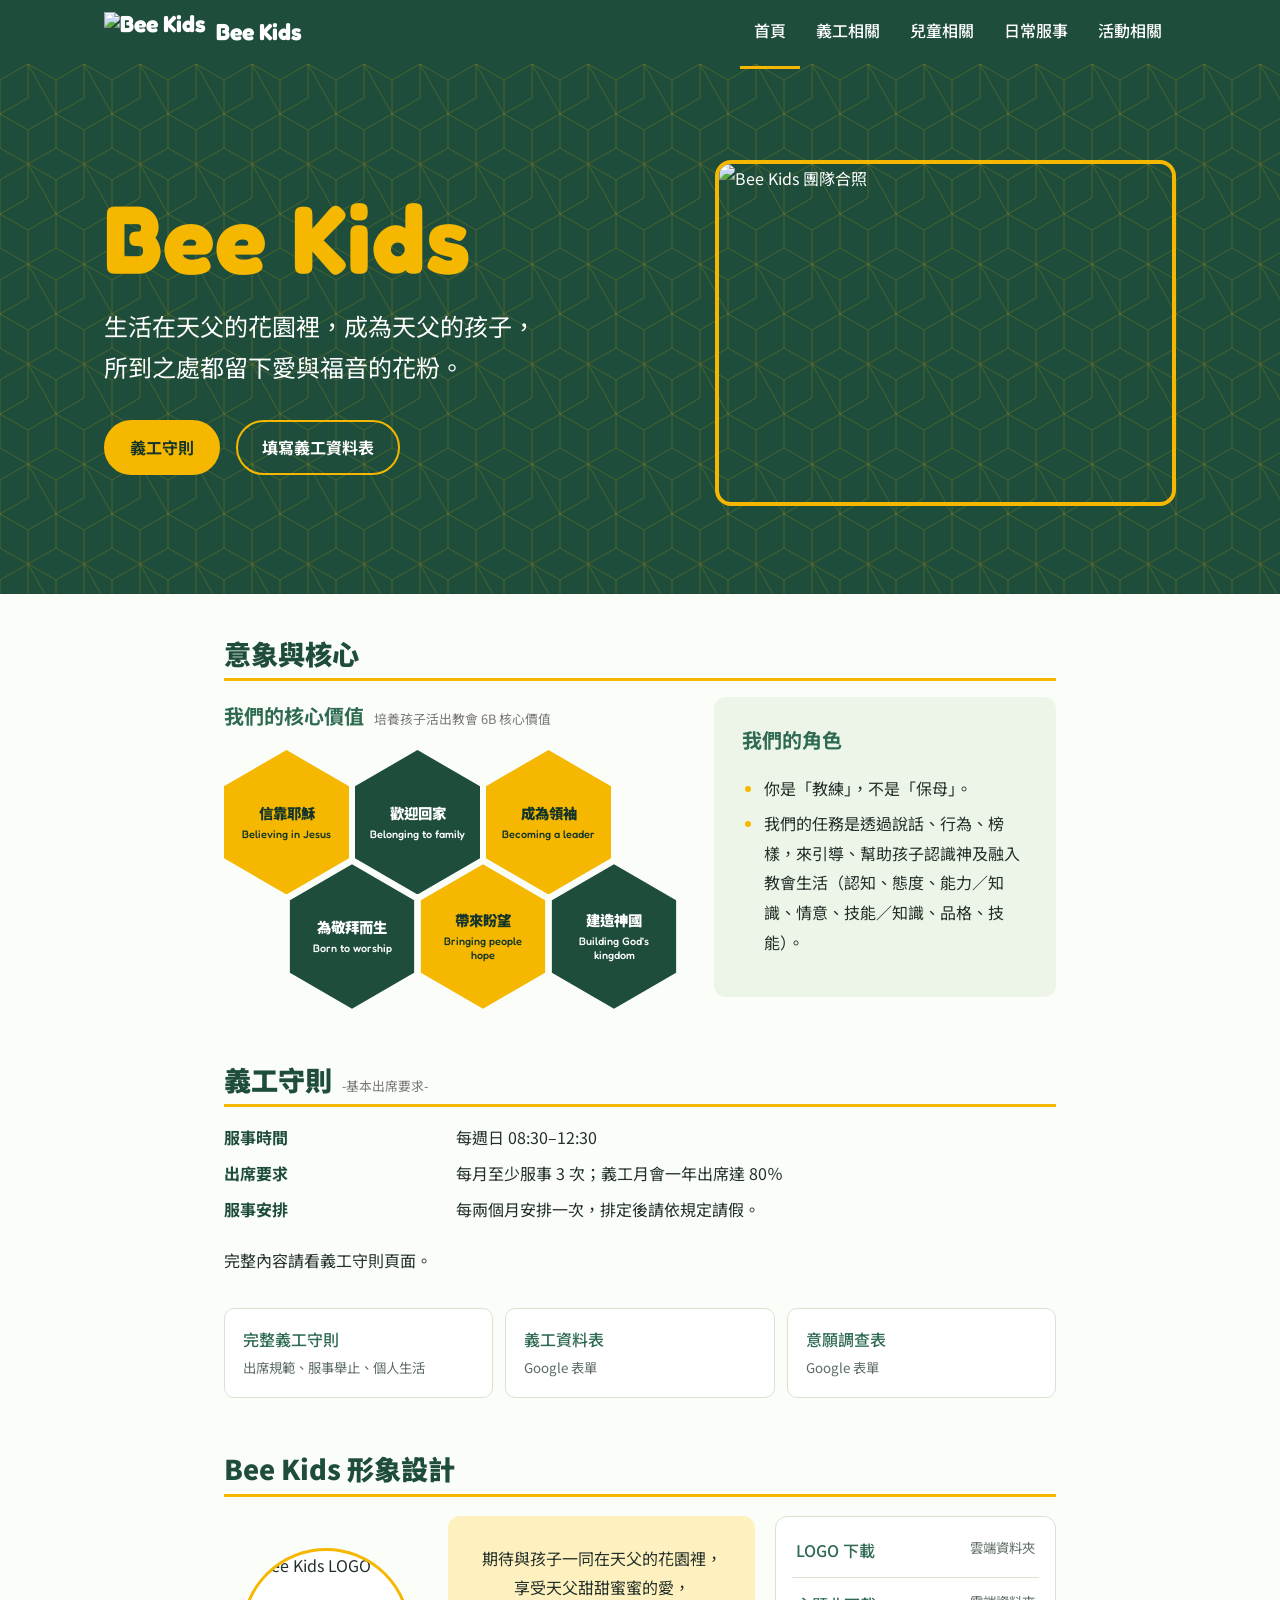
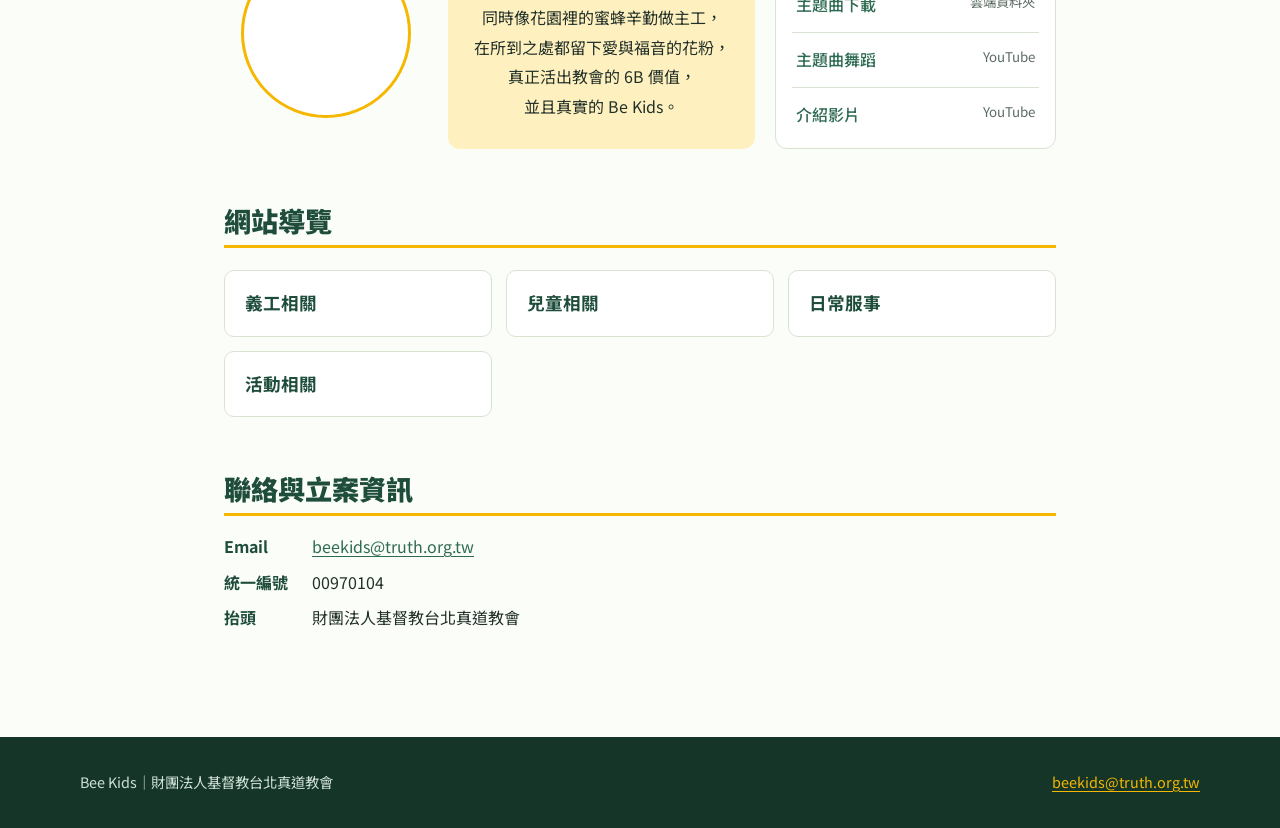
==== index.html @ bb4fbe76 "Update index.html" ====
<!doctype html>
<html lang="zh-Hant">
<head>
<meta charset="utf-8">
<meta name="viewport" content="width=device-width, initial-scale=1">
<title>Bee Kids｜教師平台</title>
<meta name="description" content="Bee Kids 兒童主日學：意象與核心價值、義工守則與服事資源整合。">
<link rel="stylesheet" href="assets/site.css">
<script defer src="assets/site.js"></script>
</head>
<body class="home">

<section class="hero">
  <div class="hero-in">
    <div class="hero-text">
      <h1>Bee Kids</h1>
      <p>生活在天父的花園裡，成為天父的孩子，<br>所到之處都留下愛與福音的花粉。</p>
      <div class="btns">
      <a class="btn solid" href="#rules">義工守則</a>
      <a class="btn line" href="https://forms.gle/LdxYTcRcF8LQLSFeA" target="_blank" rel="noopener">填寫義工資料表</a>
      </div>
    </div>
    <figure class="hero-photo">
      <img src="assets/img/團隊合照.jpg" alt="Bee Kids 團隊合照">
    </figure>
  </div>
</section>

<main id="main" class="page no-toc">
<article class="prose">

<h2 id="core">意象與核心</h2>

<div class="core">
  <div class="core-values">
    <h3>我們的核心價值<small>培養孩子活出教會 6B 核心價值</small></h3>
    <div class="honey" role="list">
    <div class="hex" role="listitem"><b>信靠耶穌</b><span>Believing in Jesus</span></div>
    <div class="hex" role="listitem"><b>歡迎回家</b><span>Belonging to family</span></div>
    <div class="hex" role="listitem"><b>成為領袖</b><span>Becoming a leader</span></div>
    <div class="hex" role="listitem"><b>為敬拜而生</b><span>Born to worship</span></div>
    <div class="hex" role="listitem"><b>帶來盼望</b><span>Bringing people hope</span></div>
    <div class="hex" role="listitem"><b>建造神國</b><span>Building God’s kingdom</span></div>
  </div>
  </div>

 <div class="core-role">
    <h3>我們的角色</h3>
    <ul>
    <li>你是「教練」，不是「保母」。</li>
    <li>我們的任務是透過說話、行為、榜樣，來引導、幫助孩子認識神及融入教會生活（認知、態度、能力／知識、情意、技能／知識、品格、技能）。</li>
   </ul>
  </div>
</div>

    <h2 id="rules">義工守則<small>-基本出席要求-</small></h2>
    <dl class="facts">
    <dt>服事時間</dt><dd><span class="time">每週日 08:30–12:30</span></dd>
    <dt>出席要求</dt><dd>每月至少服事 3 次；義工月會一年出席達 80％</dd>
    <dt>服事安排</dt><dd>每兩個月安排一次，排定後請依規定請假。</dd>
     <p>完整內容請看義工守則頁面。</p>
  </dl>
  
   <ul class="links row">
  <li><a href="volunteers/rules.html">完整義工守則<small>出席規範、服事舉止、個人生活</small></a></li>
  <li><a href="https://forms.gle/LdxYTcRcF8LQLSFeA" target="_blank" rel="noopener">義工資料表<small>Google 表單</small></a></li>
  <li><a href="https://docs.google.com/forms/d/e/1FAIpQLSfAxdYrRecNInJiyxIkclnBsvUa6vHyfOTIoxmFyIJ3g-yF2A/viewform?usp=header" target="_blank" rel="noopener">意願調查表<small>Google 表單</small></a></li>
  </ul>

  <h2 id="brand">Bee Kids 形象設計</h2>
  <!-- 形象設計圖：把圖片放進 assets/img/ 後，取消下一行註解並改成實際檔名
  <img src="assets/img/brand.png" alt="Bee Kids 形象設計" style="max-width:100%;border-radius:10px">
  -->
  <div class="split has-logo">
  <!-- LOGO：把您的檔案放進 assets/img/ 後，將 src 改成實際檔名（例如 assets/img/logo.png） -->
  <div class="split-logo"><img src="assets/img/BeeKids_白底.jpg" alt="Bee Kids LOGO"></div>
  <div class="split-text"><p>期待與孩子一同在天父的花園裡，<br>
     享受天父甜甜蜜蜜的愛，<br>
     同時像花園裡的蜜蜂辛勤做主工，<br>
     在所到之處都留下愛與福音的花粉，<br>
     真正活出教會的 6B 價值，<br>
     並且真實的 Be Kids。</p></div>
  <ul class="links">
    <li><a href="https://drive.google.com/drive/folders/1w-JonZtwx1MKe5c0E2rf2fdmkNAPPvH8?usp=sharing" target="_blank" rel="noopener">LOGO 下載<small>雲端資料夾</small></a></li>
    <li><a href="https://drive.google.com/drive/folders/1CCkASqF-SbwRKcyfKh4c7Wfuwu3HCuFq?usp=sharing" target="_blank" rel="noopener">主題曲下載<small>雲端資料夾</small></a></li>
    <li><a href="https://youtu.be/uSZZP_K0kX8" target="_blank" rel="noopener">主題曲舞蹈<small>YouTube</small></a></li>
    <li><a href="https://youtu.be/9BmwcE1uINo" target="_blank" rel="noopener">介紹影片<small>YouTube</small></a></li>
  </ul>
  </div>

  <h2 id="sections">網站導覽</h2>
  <div data-children="root"></div>

  <h2 id="contact">聯絡與立案資訊</h2>
  <dl class="facts">
    <dt>Email</dt><dd><a href="mailto:beekids@truth.org.tw">beekids@truth.org.tw</a></dd>
    <dt>統一編號</dt><dd>00970104</dd>
    <dt>抬頭</dt><dd>財團法人基督教台北真道教會</dd>
  </dl>

</article>
</main>
</body>
</html>
---- assets/site.css ----
@import url("https://fonts.googleapis.com/css2?family=Fredoka:wght@500;700&family=Noto+Sans+TC:wght@400;500;700;900&display=swap");

:root{
  --honey:#F5B700; --honey-soft:#FFF1BF; --garden:#1E4D3B; --garden-deep:#143528; --leaf:#2F6B52;
  --ink:#22302A; --muted:#5B6B62; --paper:#FBFDF8; --mist:#EDF4E8; --line:#D8E3D2;
  --hw:125px; --head:64px;
}
*{box-sizing:border-box}
html{scroll-behavior:smooth;scroll-padding-top:calc(var(--head) + 20px)}
body{margin:0;font:400 1rem/1.85 "Noto Sans TC",system-ui,-apple-system,"Microsoft JhengHei",sans-serif;color:var(--ink);background:var(--paper)}
a{color:var(--leaf);text-underline-offset:3px}
a:focus-visible,button:focus-visible{outline:3px solid var(--honey);outline-offset:2px}
code{background:var(--mist);padding:.1em .4em;border-radius:4px;font-size:.9em}
.skip{position:absolute;left:-999px;top:8px}
.skip:focus{left:8px;background:#fff;padding:8px 12px;z-index:100}

/* ---------- Header ---------- */
.site-header{position:sticky;top:0;z-index:50;background:var(--garden);color:#fff;height:var(--head)}
.bar{max-width:1120px;height:100%;margin:0 auto;padding:0 24px;display:flex;align-items:center;gap:24px}
.brand{display:flex;align-items:center;gap:10px;color:var(--honey);text-decoration:none;font:700 1.45rem/1 Fredoka,sans-serif}
.brand img{height:40px;width:auto}
.site-header nav{margin-left:auto}
.site-header nav ul{list-style:none;margin:0;padding:0}
.site-header nav>ul{display:flex;gap:2px}
.site-header a{color:#fff;text-decoration:none}
.site-header nav>ul>li{position:relative}
.site-header nav>ul>li>a{display:block;padding:21px 14px;font-weight:500;border-bottom:3px solid transparent}
.site-header nav>ul>li:hover>a,.site-header nav>ul>li.on>a,.site-header a[aria-current]{border-bottom-color:var(--honey)}
.sub{display:none;position:absolute;left:0;top:100%;min-width:220px;background:#fff;border:1px solid var(--line);border-top:3px solid var(--honey);box-shadow:0 10px 24px rgba(20,53,40,.18);padding:8px 0}
.has-sub:hover>.sub,.has-sub:focus-within>.sub{display:block}
.sub a{display:block;color:var(--ink);padding:6px 18px;font-size:.95rem}
.sub a:hover{background:var(--honey-soft)}
.sub a[aria-current]{font-weight:700;background:var(--honey-soft)}
.sub .grp>a{font-weight:700;color:var(--garden)}
.sub .grp ul a{padding-left:34px;font-size:.9rem;color:var(--muted)}
.menu-btn{display:none;margin-left:auto;background:none;border:1px solid rgba(255,255,255,.5);color:#fff;border-radius:8px;padding:6px 14px;font:inherit;cursor:pointer}

/* ---------- Hero (home) ---------- */
.hero{background:var(--garden) url("data:image/svg+xml,%3Csvg xmlns='http://www.w3.org/2000/svg' width='56' height='100'%3E%3Cpath d='M28 66L0 50V16L28 0l28 16v34zM28 100V66M28 0v34L0 50v34l28 16 28-16V50z' fill='none' stroke='%23F5B700' stroke-opacity='.2'/%3E%3C/svg%3E");color:#fff}
.hero-in{max-width:1120px;margin:0 auto;padding:96px 24px 88px}
.hero-in{display:grid;grid-template-columns:1.1fr .9fr;gap:48px;align-items:center}
.hero-photo{margin:0}
.hero-photo img{display:block;width:100%;aspect-ratio:4/3;object-fit:cover;border-radius:16px;border:4px solid var(--honey)}
.hero h1{margin:0 0 20px;font:700 clamp(3.2rem,9vw,6rem)/1 Fredoka,sans-serif;color:var(--honey);letter-spacing:.01em}
.hero p{margin:0 0 32px;max-width:26em;font-size:clamp(1.15rem,2.4vw,1.5rem);line-height:1.7}
.btns{display:flex;flex-wrap:wrap;gap:12px}
.btn{display:inline-block;padding:11px 24px;border-radius:999px;font-weight:700;text-decoration:none;border:2px solid var(--honey)}
.btn.solid{background:var(--honey);color:var(--garden-deep)}
.btn.line{color:#fff}
.btn:hover{background:#fff;border-color:#fff;color:var(--garden-deep)}
.btns{display:flex;flex-wrap:wrap;gap:16px}
.btns-br{flex-basis:100%;height:0}

/* ---------- Page layout ---------- */
.page{max-width:1120px;margin:0 auto;padding:40px 24px 88px;display:grid;grid-template-columns:minmax(0,1fr) 220px;gap:48px}
.page.solo{grid-template-columns:minmax(0,1fr)}
.page.no-toc{grid-template-columns:minmax(0,52rem);justify-content:center}
.prose{max-width:46rem}
.home .prose{max-width:52rem}
.crumbs{font-size:.88rem;color:var(--muted);margin-bottom:8px}
.crumbs a{color:var(--muted)}
.crumbs span{margin:0 6px}
h1{font-size:2.3rem;line-height:1.3;font-weight:900;margin:0 0 .6em;color:var(--garden)}
h2{font-size:1.7rem;line-height:1.4;font-weight:900;margin:3.2rem 0 1rem;padding-bottom:.4rem;border-bottom:3px solid var(--honey);color:var(--garden)}
h2:first-child{margin-top:0}
h2 small,h3 small{font-size:.8rem;font-weight:400;color:#777;margin-left:.8em}
h3{font-size:1.25rem;font-weight:700;margin:2.2rem 0 .6rem;color:var(--leaf)}
.lead{font-size:1.15rem;color:var(--muted)}
.prose ul,.prose ol{padding-left:1.4em}
.prose li{margin:.35em 0}
.prose li::marker{color:var(--honey);font-weight:700}
.prose ol>li::marker{color:var(--leaf)}

/* ---------- Components ---------- */
.callout{background:var(--honey-soft);border-left:6px solid var(--honey);padding:14px 20px;margin:1.6rem 0;border-radius:0 8px 8px 0}
.callout p{margin:.3em 0}
.quote{font-size:1.2rem;font-weight:700;color:var(--garden);margin:1rem 0}
.steps{list-style:none;padding:0!important;display:grid;grid-template-columns:repeat(auto-fit,minmax(150px,1fr));gap:12px;counter-reset:s;margin:1rem 0 1.6rem}
.steps li{counter-increment:s;background:var(--mist);border-radius:10px;padding:14px 16px;margin:0;font-weight:500}
.steps li::before{content:counter(s);display:grid;place-items:center;width:28px;height:28px;margin-bottom:6px;border-radius:50%;background:var(--honey);color:var(--garden-deep);font:700 .95rem/1 Fredoka,sans-serif}
.links{list-style:none;padding:0!important;margin:1rem 0}
.links li{margin:0;border-bottom:1px solid var(--line)}
.links a{display:flex;justify-content:space-between;gap:16px;padding:12px 4px;text-decoration:none;font-weight:500}
.links a:hover{background:var(--honey-soft)}
.links small{color:var(--muted);font-weight:400}
.links.row{display:grid;grid-template-columns:repeat(3,1fr);gap:12px}
.links.row li{border:1px solid var(--line);border-radius:10px;background:#fff}
.links.row a{flex-direction:column;justify-content:center;gap:2px;padding:16px 18px;height:100%;border-radius:10px}
.split{display:grid;grid-template-columns:1fr 1fr;gap:20px;align-items:stretch;margin:1.2rem 0}
.split>*{margin:0!important;border-radius:12px}
.split.has-logo{grid-template-columns:.8fr 1.2fr 1.1fr}
.split-logo{display:flex;align-items:center;justify-content:center;padding:8px}
.split-logo img{width:100%;max-width:170px;aspect-ratio:1;object-fit:cover;border-radius:50%;border:3px solid var(--honey);background:#fff}
.split-text p{margin:0}
.split-text{display:flex;align-items:center;justify-content:center;text-align:center;background:var(--honey-soft);padding:28px 20px}
.split .links{border:1px solid var(--line);background:#fff;padding:6px 16px!important;display:flex;flex-direction:column;justify-content:center}
.split .links li:last-child{border-bottom:0}
.core{display:grid;grid-template-columns:auto 1fr;gap:40px;align-items:start;margin-top:1rem}
.core h3{margin-top:0}
.core .honey{margin:1rem 0 0}
.core-role{background:var(--mist);border-radius:12px;padding:24px 28px}
.sheet-wrap{overflow:auto;max-height:78vh;border:1px solid var(--line);border-radius:10px;background:#fff}
.sheet-table{border-collapse:separate;border-spacing:0;min-width:760px;width:100%;font-size:.92rem;line-height:1.5}
.sheet-table th,.sheet-table td{padding:6px 10px;border-bottom:1px solid var(--line);text-align:center;white-space:nowrap}
.sheet-table thead th{position:sticky;top:0;z-index:2;background:var(--garden);color:#fff;font-weight:700}
.sheet-table thead th small{display:block;font-weight:400;font-size:.75rem;color:var(--honey)}
.sheet-table .c1,.sheet-table .c2{position:sticky;z-index:1;background:var(--mist);color:var(--garden);font-weight:700;text-align:left}
.sheet-table .c1{left:0;width:52px;min-width:52px;max-width:52px;padding:6px;white-space:normal;text-align:center}
.sheet-table .c2{left:52px;width:108px;min-width:108px;padding:6px 8px;font-size:.88rem;white-space:normal;border-right:1px solid var(--line)}
.sheet-table thead .c1,.sheet-table thead .c2{z-index:3;background:var(--garden);color:#fff}
.sheet-table tr.sec-start td{border-top:3px solid var(--honey)}
.sheet-table td.none{color:#b5c0b9}
.sheet-table tr.leave td:not(.c1):not(.c2){background:#fafafa}
.sheet-table.one{min-width:0}
.sheet-table.one td:last-child,.sheet-table.one th:last-child{font-size:1.05rem;font-weight:500}
.sheet-note{font-size:.85rem;color:var(--muted);margin:.6rem 0}
.sheet-bar{display:flex;flex-wrap:wrap;gap:12px 20px;align-items:center;margin:1rem 0}
.seg{display:inline-flex;border:2px solid var(--garden);border-radius:999px;overflow:hidden}
.seg button{border:0;background:#fff;color:var(--garden);font:inherit;font-weight:700;padding:6px 18px;cursor:pointer}
.seg button[aria-pressed="true"]{background:var(--garden);color:#fff}
.pick{display:inline-flex;align-items:center;gap:6px}
.pick[hidden]{display:none}
.pick button{width:36px;height:36px;border:1px solid var(--line);border-radius:50%;background:#fff;color:var(--garden);font-size:1.2rem;line-height:1;cursor:pointer}
.pick button:hover{background:var(--honey-soft);border-color:var(--honey)}
.pick select{height:36px;border:1px solid var(--line);border-radius:8px;padding:0 10px;font:inherit;background:#fff;color:var(--ink)}
.cards{display:grid;grid-template-columns:repeat(auto-fill,minmax(220px,1fr));gap:14px;margin:1.4rem 0}
.card{display:block;padding:16px 20px;border:1px solid var(--line);border-radius:10px;background:#fff;color:var(--ink);text-decoration:none}
.card:hover{border-color:var(--honey);background:var(--honey-soft)}
.card b{display:block;color:var(--garden);font-size:1.1rem}
.card small{color:var(--muted)}
.facts{display:grid;grid-template-columns:max-content 1fr;gap:6px 24px;margin:1rem 0}
.facts dt{font-weight:700;color:var(--garden)}
.facts dd{margin:0}
.wk-date{font-size:1.25rem;margin:.2rem 0 .9rem}
.wk-date small{margin-left:.7em;font-size:.85rem;color:var(--muted)}
.blocks{display:grid;grid-template-columns:repeat(auto-fit,minmax(250px,1fr));gap:16px;align-items:start}
.bcol{display:grid;gap:16px;align-content:start}
.prose.wide{max-width:none}
.blk{border:1px solid var(--line);border-radius:10px;overflow:hidden;background:#fff}
.blk h3{margin:0;padding:8px 14px;background:var(--garden);color:#fff;font-size:1.05rem;border-bottom:3px solid var(--honey)}
.blk table{width:100%;border-collapse:collapse}
.blk th,.blk td{padding:8px 12px;border-bottom:1px solid var(--line);text-align:left;vertical-align:top}
.blk tr:last-child th,.blk tr:last-child td{border-bottom:0}
.blk th{width:40%;background:var(--mist);color:var(--garden);font-weight:700;font-size:.92rem}
.blk td.none{color:#b5c0b9}
.nm{white-space:nowrap}
.sheet-table thead th{vertical-align:top}
.sheet-table .c12{position:sticky;left:0;z-index:1;background:var(--mist);color:var(--garden);font-weight:700;text-align:center;vertical-align:middle;border-right:1px solid var(--line)}
.sheet-table td.stack{vertical-align:top}


/* ---------- 6B honeycomb ---------- */
.honey{--g:6px;display:grid;grid-template-columns:repeat(3,var(--hw));gap:var(--g);width:max-content;margin:2rem auto 3rem;padding-right:calc(var(--hw)/2)}
.hex{width:var(--hw);height:calc(var(--hw)*1.1547);clip-path:polygon(50% 0,100% 25%,100% 75%,50% 100%,0 75%,0 25%);display:flex;flex-direction:column;align-items:center;justify-content:center;text-align:center;padding:0 12px;background:var(--honey);color:var(--garden-deep)}
.hex:nth-child(even){background:var(--garden);color:#fff}
.hex:nth-child(n+4){margin-top:calc(var(--hw)*-.2887);transform:translateX(calc(var(--hw)/2 + var(--g)/2))}
.hex b{font-size:.9rem;font-weight:900;line-height:1.3}
.hex span{font:500 .68rem/1.3 Fredoka,sans-serif;margin-top:4px}

/* ---------- TOC ---------- */
.toc{position:sticky;top:calc(var(--head) + 24px);align-self:start;font-size:.9rem;border-left:2px solid var(--line);padding-left:16px}
.toc b{display:block;margin-bottom:6px;color:var(--garden)}
.toc a{display:block;padding:3px 0;color:var(--muted);text-decoration:none}
.toc a.h3{padding-left:14px;font-size:.85rem}
.toc a.on{color:var(--garden);font-weight:700}

/* ---------- Footer ---------- */
.site-footer{background:var(--garden-deep);color:#cfe0d6;padding:32px 24px;font-size:.9rem}
.site-footer div{max-width:1120px;margin:0 auto;display:flex;flex-wrap:wrap;justify-content:space-between;gap:8px 24px}
.site-footer a{color:var(--honey)}

/* ---------- Responsive ---------- */
@media (max-width:1000px){
  .page{grid-template-columns:minmax(0,1fr)}
  .toc{display:none}
}
@media (max-width:900px){
  .core{grid-template-columns:1fr}
  .split.has-logo{grid-template-columns:1fr 1fr}
  .split-logo{grid-column:1/-1}
  .menu-btn{display:block}
  .site-header nav{display:none;position:absolute;left:0;right:0;top:var(--head);margin:0;background:var(--garden);max-height:calc(100vh - var(--head));overflow:auto;padding:8px 24px 20px}
  .site-header nav.open{display:block}
  .site-header nav>ul{flex-direction:column}
  .site-header nav>ul>li>a{padding:10px 0}
  .sub{display:block;position:static;background:none;border:0;box-shadow:none;min-width:0;padding:0 0 4px 14px}
  .sub a,.sub .grp>a{color:#dbe9e0;padding:4px 0}
  .sub .grp ul a{padding-left:14px;color:#b9cfc2}
  .sub a:hover,.sub a[aria-current]{background:none;color:#fff}
}
@media (max-width:760px){
  h1{font-size:1.9rem}
  .hero-in{padding:64px 24px 56px;grid-template-columns:1fr;gap:32px}  .honey{grid-template-columns:1fr;width:auto;padding:0;gap:10px}
  .hex{width:auto;height:auto;clip-path:none;border-radius:10px;padding:14px 18px;align-items:flex-start;text-align:left}
  .hex:nth-child(n+4){margin-top:0;transform:none}
  .split,.split.has-logo{grid-template-columns:1fr}
  .links.row{grid-template-columns:1fr}
}
@media (prefers-reduced-motion:reduce){html{scroll-behavior:auto}}
.side{display:grid;grid-template-columns:1.4fr minmax(260px,.8fr);gap:28px;align-items:start}
.side-text{order:2;position:sticky;top:calc(var(--head) + 20px)}
.side-text>p:first-child{margin-top:0}
.side .form-embed{margin:0}
@media (max-width:900px){
  .side{grid-template-columns:1fr}
  .side-text{order:0;position:static}
}
.form-embed{border:1px solid var(--line);border-radius:10px;overflow:hidden;background:#fff;margin:1rem 0}
.form-embed iframe{display:block;width:80%;height:500px;border:0}
.side-text>ul:first-child{margin-top:0}
.form-embed.short iframe{height:500px}

/* ---------- 義工成員 ---------- */
.mgrp h3{margin:1.6rem 0 .4rem}
.chips{list-style:none;padding:0!important;margin:.4rem 0 0;display:flex;flex-wrap:wrap;gap:8px}
.chips li{margin:0;padding:4px 14px;background:var(--mist);border:1px solid var(--line);border-radius:999px;font-weight:500}
.chips small{margin-left:.5em;color:var(--muted);font-size:.78rem;font-weight:400}
.bd-now{background:var(--honey-soft);border:2px solid var(--honey);border-radius:12px;padding:16px 20px;margin:1rem 0 1.6rem}
.bd-now b{font-size:1.1rem;color:var(--garden)}
.bd-now p{margin:.4rem 0 0}
.bd-now ul{list-style:none;padding:0!important;margin:.5rem 0 0;display:flex;flex-wrap:wrap;gap:6px 22px}
.bd-now li{margin:0}
.bd-now li span{font-weight:700;color:var(--garden);margin-right:.5em;font-variant-numeric:tabular-nums}
.bd-now li.today{font-weight:700}
.bd-now li.today::after{content:"今天生日";margin-left:.6em;padding:1px 8px;border-radius:999px;background:var(--honey);color:var(--garden-deep);font-size:.75rem}
.bd-grid{display:grid;grid-template-columns:repeat(auto-fill,minmax(200px,1fr));gap:14px}
.bd-m{border:1px solid var(--line);border-radius:10px;background:#fff;padding:12px 16px}
.bd-m.now{border:2px solid var(--honey);background:var(--honey-soft)}
.bd-m h3{margin:0 0 .4rem;font-size:1.05rem}
.bd-m ul{list-style:none;padding:0!important;margin:0}
.bd-m li{margin:.15em 0;display:flex;gap:.8em}
.bd-m li span{color:var(--muted);min-width:3em;font-variant-numeric:tabular-nums}
.bd-m li.today{font-weight:700;color:var(--garden)}
.bd-m .none{margin:0;color:#b5c0b9}
.m-total{margin-left:.8em;font-size:.8rem;font-weight:400;color:var(--muted)}

/* ---------- 年度行事曆 ---------- */
.lead small{margin-left:1em;font-size:.85rem}
.cal-next{display:flex;flex-wrap:wrap;align-items:baseline;gap:6px 14px;background:var(--honey-soft);border:2px solid var(--honey);border-radius:12px;padding:14px 20px;margin:1.2rem 0}
.cal-next span{font-size:.85rem;font-weight:700;color:var(--garden-deep);background:var(--honey);border-radius:999px;padding:1px 10px}
.cal-next b{font-size:1.2rem;color:var(--garden)}
.cal-next b small{margin-left:.3em;font-size:.8rem;font-weight:400;color:var(--muted)}
.cal-next>small{color:var(--muted)}
.cal-grid{display:grid;grid-template-columns:repeat(auto-fill,minmax(280px,1fr));gap:14px}
.cal-m{border:1px solid var(--line);border-radius:10px;background:#fff;overflow:hidden}
.cal-m h3{margin:0;padding:8px 16px;background:var(--honey);color:var(--garden-deep);font-size:1rem}
.cal-m.now{border:2px solid var(--garden)}
.cal-m.now h3{background:var(--garden);color:#fff}
.cal-m ul{list-style:none;padding:8px 16px 12px!important;margin:0;min-height:3.4rem}
.cal-m li{margin:.25em 0}
.cal-m .none{margin:0;padding:8px 16px 12px;color:#b5c0b9}
.ev{display:flex;gap:.8em;align-items:baseline}
.ev::before{content:"";flex:none;width:9px;height:9px;border-radius:50%;background:var(--c);transform:translateY(-1px)}
.ev.meeting{--c:var(--garden)}
.ev.bee{--c:var(--honey)}
.ev.camp{--c:#5FA37B}
.ev.other{--c:#9AA79F}
.ev .d{min-width:4.8em;color:var(--muted);font-variant-numeric:tabular-nums}
.ev .d small{margin-left:.35em;font-size:.8rem}
.ev .t{font-weight:500}
.ev.past{opacity:.5}
.cal-legend{list-style:none;padding:0!important;display:flex;flex-wrap:wrap;gap:6px 20px;margin:1rem 0;font-size:.88rem;color:var(--muted)}
.cal-legend li{margin:0;gap:.5em;align-items:center}
.cal-sub{display:flex;flex-wrap:wrap;gap:12px 24px;align-items:center;justify-content:space-between;background:var(--mist);border-radius:12px;padding:18px 22px;margin:1.6rem 0 1rem}
.cal-sub p{margin:.2rem 0 0;color:var(--muted);font-size:.92rem}
.cal-sub .btn.line{color:var(--garden);border-color:var(--garden)}

/* ---------- 載入狀態標示 ---------- */
.load-badge{position:fixed;right:16px;bottom:16px;z-index:60;display:flex;align-items:center;gap:8px;padding:8px 16px;border-radius:999px;background:var(--garden);color:#fff;font-size:.9rem;font-weight:500;box-shadow:0 6px 18px rgba(20,53,40,.25);transition:opacity .4s}
.load-badge[hidden]{display:none}
.load-badge.ok{background:var(--leaf)}
.load-badge.fail{background:#8C3B2A}
.load-badge.out{opacity:0;pointer-events:none}
.load-badge .spin{width:14px;height:14px;border:2px solid rgba(255,255,255,.35);border-top-color:var(--honey);border-radius:50%;animation:spin .8s linear infinite}
@keyframes spin{to{transform:rotate(360deg)}}
@media (prefers-reduced-motion:reduce){.load-badge .spin{animation-duration:2.4s}}

/* ---------- 手機版調整 ---------- */
.time{white-space:nowrap}

@media (max-width:900px){
  .has-sub>.sub,.has-sub:hover>.sub,.has-sub:focus-within>.sub{display:none}
  .site-header nav>ul>li>a{padding:12px 0}}

@media (max-width:760px){
  h2{margin:4.4rem 0 .3rem}
  h2 + *{margin-top:.3rem!important}
  h1+h2{margin-top:2rem}
  .time{font-size:.9em}
  .facts{grid-template-columns:5.5em 1fr;gap:6px 10px;font-size:.95rem}
  .links.row{grid-template-columns:1fr 1fr;gap:8px}
  .links.row li:first-child{grid-column:1/-1}
  .links.row a{padding:10px 12px;font-size:.95rem}
  .links.row small{font-size:.75rem}
  .home .cards{grid-template-columns:repeat(3,1fr);gap:8px}
  .home .card{padding:12px 6px;text-align:center}
  .home .card b{font-size:.95rem}
  .site-footer div{flex-direction:column;align-items:center;text-align:center;gap:4px}}

@media (max-width: 760px) {
  .hero {min-height: calc(100vh - var(--head));min-height: calc(100svh - var(--head));display: grid;align-content: center;}}
  .hero-in {width: 100%;}

/* ---------- 手機版：六宮格維持六邊形 ---------- */
@media (max-width:760px){
  :root{--hw:calc((100vw - 60px) / 3.5)}
  .honey{grid-template-columns:repeat(3,var(--hw));width:max-content;margin:1.5rem auto 2rem;padding:0 calc(var(--hw)/2) 0 0;gap:var(--g)}
  .hex{width:var(--hw);height:calc(var(--hw)*1.1547);clip-path:polygon(50% 0,100% 25%,100% 75%,50% 100%,0 75%,0 25%);border-radius:0;padding:0 6px;align-items:center;text-align:center}
  .hex:nth-child(n+4){margin-top:calc(var(--hw)*-.2887);transform:translateX(calc(var(--hw)/2 + var(--g)/2))}
  .hex b{font-size:.8rem}
  .hex span{font-size:.6rem;margin-top:2px}}


/* ==========================================================
   【活動紀錄相簿卡片】
   功能：依年份分組的卡片格、封面、日期、標題、標籤、查看按鈕
   頁面：活動紀錄 finished.html（albums.js 產生）
   ========================================================== */
   .al-grid{display:grid;grid-template-columns:repeat(auto-fill,minmax(250px,1fr));gap:18px}
   .al-card{display:flex;flex-direction:column;background:#fff;border:1px solid var(--line);border-radius:14px;overflow:hidden;box-shadow:0 3px 12px rgba(20,53,40,.07)}
   .al-cover{position:relative;display:block;aspect-ratio:1/1;background:linear-gradient(135deg,var(--honey-soft),#fff);overflow:hidden}
   .al-cover img{position:absolute;inset:0;width:100%;height:100%;object-fit:cover;transition:transform .3s}
   a.al-cover:hover img{transform:scale(1.04)}
   .al-ph{position:absolute;inset:0;display:grid;place-items:center;font:700 1.6rem Fredoka,sans-serif;color:var(--honey)}
   .al-body{display:flex;flex-direction:column;align-items:flex-start;gap:.35rem;padding:14px 18px 18px;flex:1}
   .al-date{margin:0;font-size:.85rem;color:var(--muted);font-variant-numeric:tabular-nums}
   .al-body h3{margin:0;font-size:1.1rem;line-height:1.4;color:var(--garden)}
   .al-note{margin:0;font-size:.9rem;color:var(--muted)}
   .al-body .btn{margin-top:auto;padding:7px 18px;font-size:.92rem}
   .al-body .btn:hover{background:var(--garden);border-color:var(--garden);color:#fff}
   .al-soon{margin-top:auto;font-size:.88rem;color:var(--muted)}
   .al-year{margin-top:3.5rem}

/* ==========================================================
   【活動紀錄：標籤篩選】
   功能：上方篩選按鈕與卡片上的 #標籤；.al-card[hidden] 用來隱藏被篩掉的卡片
   頁面：活動紀錄 finished.html（albums.js 產生）
   ========================================================== */
   .al-filter{display:flex;flex-wrap:wrap;gap:8px;margin:1.2rem 0 .6rem}
   .al-filter button{padding:5px 14px;border:1px solid var(--line);border-radius:999px;background:#fff;color:var(--garden);font:inherit;font-size:.92rem;font-weight:500;cursor:pointer}
   .al-filter button small{margin-left:.45em;color:var(--muted);font-size:.8em}
   .al-filter button:hover{border-color:var(--honey);background:var(--honey-soft)}
   .al-filter button[aria-pressed="true"]{background:var(--garden);border-color:var(--garden);color:#fff}
   .al-filter button[aria-pressed="true"] small{color:#cfe0d6}
   .al-tags{display:flex;flex-wrap:wrap;gap:2px 10px;margin:0;padding:0!important;list-style:none}
   .al-tags li{margin:0}
   .al-tag{padding:0;border:0;background:none;color:var(--leaf);font:inherit;font-size:.82rem;cursor:pointer}
   .al-tag:hover{text-decoration:underline}
   .al-card[hidden],.al-year[hidden]{display:none}

/* ==========================================================
   【活動紀錄手機版（600px 以下）】
   功能：卡片改兩張並排、字體與內距縮小
   頁面：活動紀錄 finished.html
   ========================================================== */
   @media (max-width:600px){
     .al-grid{grid-template-columns:repeat(2,1fr);gap:10px}
     .al-card{border-radius:10px}
     .al-body{padding:10px 10px 12px;gap:.25rem}
     .al-date{font-size:.75rem}
     .al-body h3{font-size:.95rem;line-height:1.3}
     .al-note{font-size:.8rem}
     .al-tag{font-size:.75rem}
     .al-body .btn{padding:5px 12px;font-size:.82rem}
     .al-soon{font-size:.78rem} }

/* ==========================================================
   【回到最上面按鈕】
   功能：右下角圓形按鈕，捲動超過 400px 才顯示（.show 由頁面內的 script 切換）
   頁面：ongoing.html、finished.html
   ========================================================== */
   .to-top{position:fixed;right:18px;bottom:18px;z-index:20;width:46px;height:46px;border:0;border-radius:50%;background:var(--honey);color:#3b2a10;font-size:1.3rem;font-weight:700;cursor:pointer;box-shadow:0 3px 10px rgba(0,0,0,.2);opacity:0;visibility:hidden;transform:translateY(8px);transition:opacity .25s,transform .25s,visibility .25s}
   .to-top.show{opacity:1;visibility:visible;transform:none}
   .to-top:hover{background:var(--garden);color:#fff}
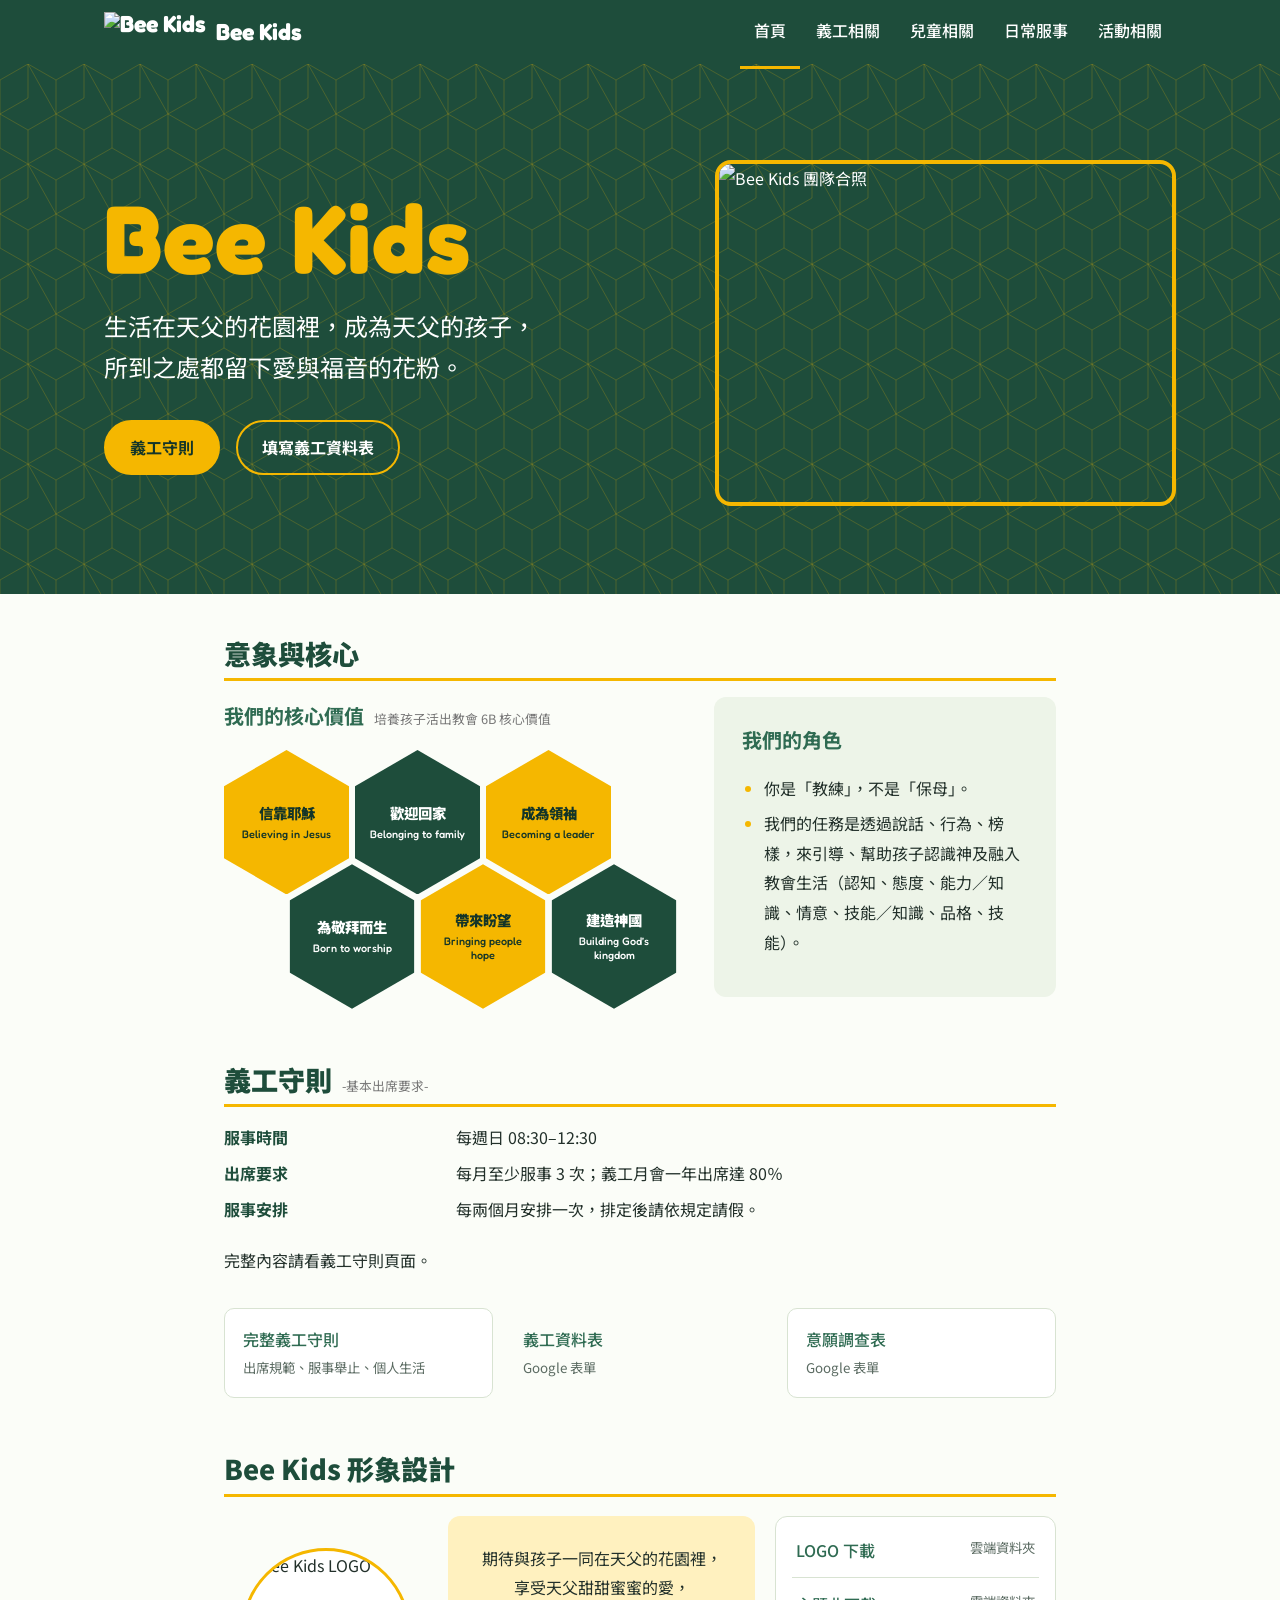
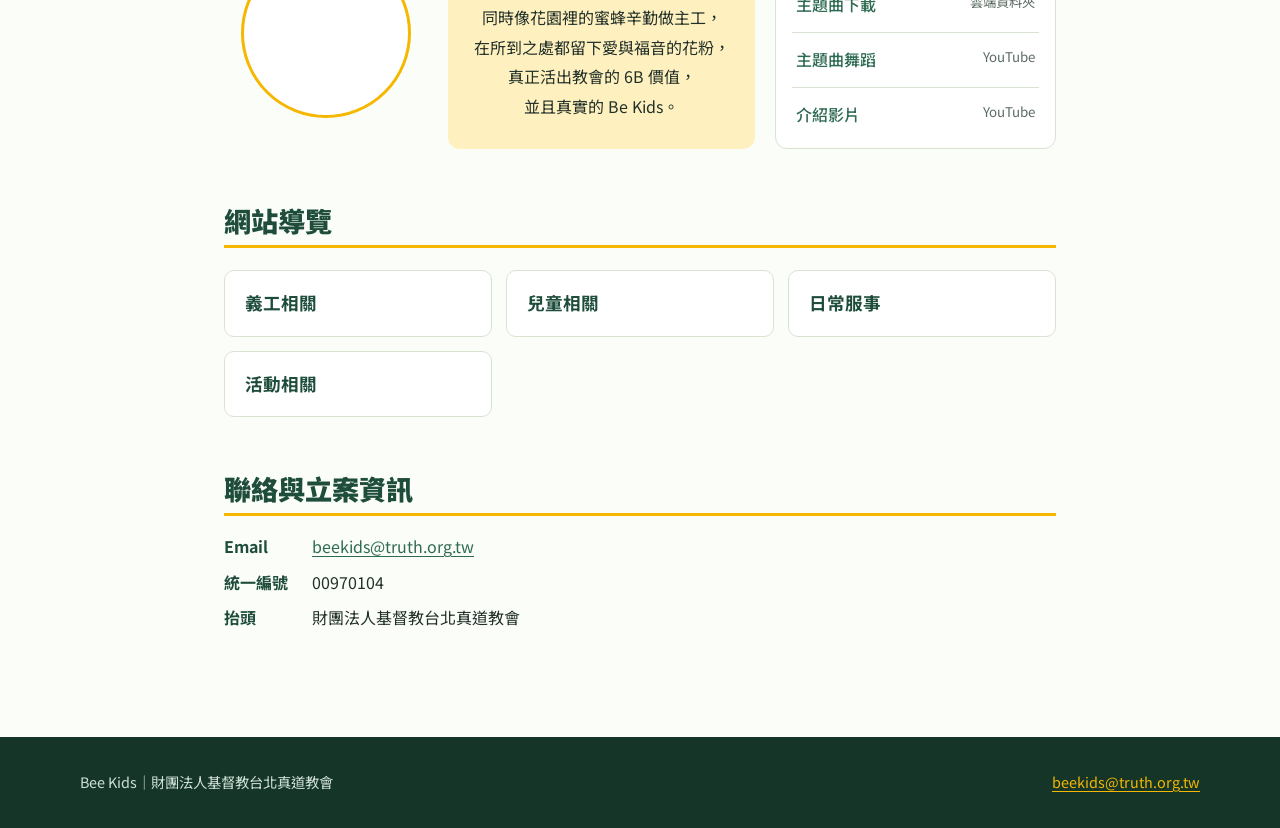
==== commit c4a211c5: "Update index.html" ====
--- a/index.html
+++ b/index.html
@@ -63,8 +63,8 @@
   
    <ul class="links row">
   <li><a href="volunteers/rules.html">完整義工守則<small>出席規範、服事舉止、個人生活</small></a></li>
-  <li><a href="https://forms.gle/LdxYTcRcF8LQLSFeA" target="_blank" rel="noopener">義工資料表<small>Google 表單</small></a></li>
-  <li><a href="https://docs.google.com/forms/d/e/1FAIpQLSfAxdYrRecNInJiyxIkclnBsvUa6vHyfOTIoxmFyIJ3g-yF2A/viewform?usp=header" target="_blank" rel="noopener">意願調查表<small>Google 表單</small></a></li>
+  <a data-link="義工資料表" >義工資料表<small>Google 表單</small></a>
+  <li><a data-link="意願調查表" >意願調查表<small>Google 表單</small></a></li>
   </ul>
 
   <h2 id="brand">Bee Kids 形象設計</h2>
--- a/assets/site.css
+++ b/assets/site.css
@@ -372,3 +372,11 @@
    .to-top{position:fixed;right:18px;bottom:18px;z-index:20;width:46px;height:46px;border:0;border-radius:50%;background:var(--honey);color:#3b2a10;font-size:1.3rem;font-weight:700;cursor:pointer;box-shadow:0 3px 10px rgba(0,0,0,.2);opacity:0;visibility:hidden;transform:translateY(8px);transition:opacity .25s,transform .25s,visibility .25s}
    .to-top.show{opacity:1;visibility:visible;transform:none}
    .to-top:hover{background:var(--garden);color:#fff}
+
+
+/* ---------- 連結管理 ---------- */
+.lk-wrap{overflow:auto;border:1px solid var(--line);border-radius:10px;background:#fff;margin:.6rem 0 1.4rem}
+.lk-table{width:100%;border-collapse:collapse;font-size:.92rem}
+.lk-table th,.lk-table td{padding:8px 14px;text-align:left;border-bottom:1px solid var(--line)}
+.lk-table th{background:var(--mist);color:var(--garden)}
+.lk-table tr:last-child td{border-bottom:0}
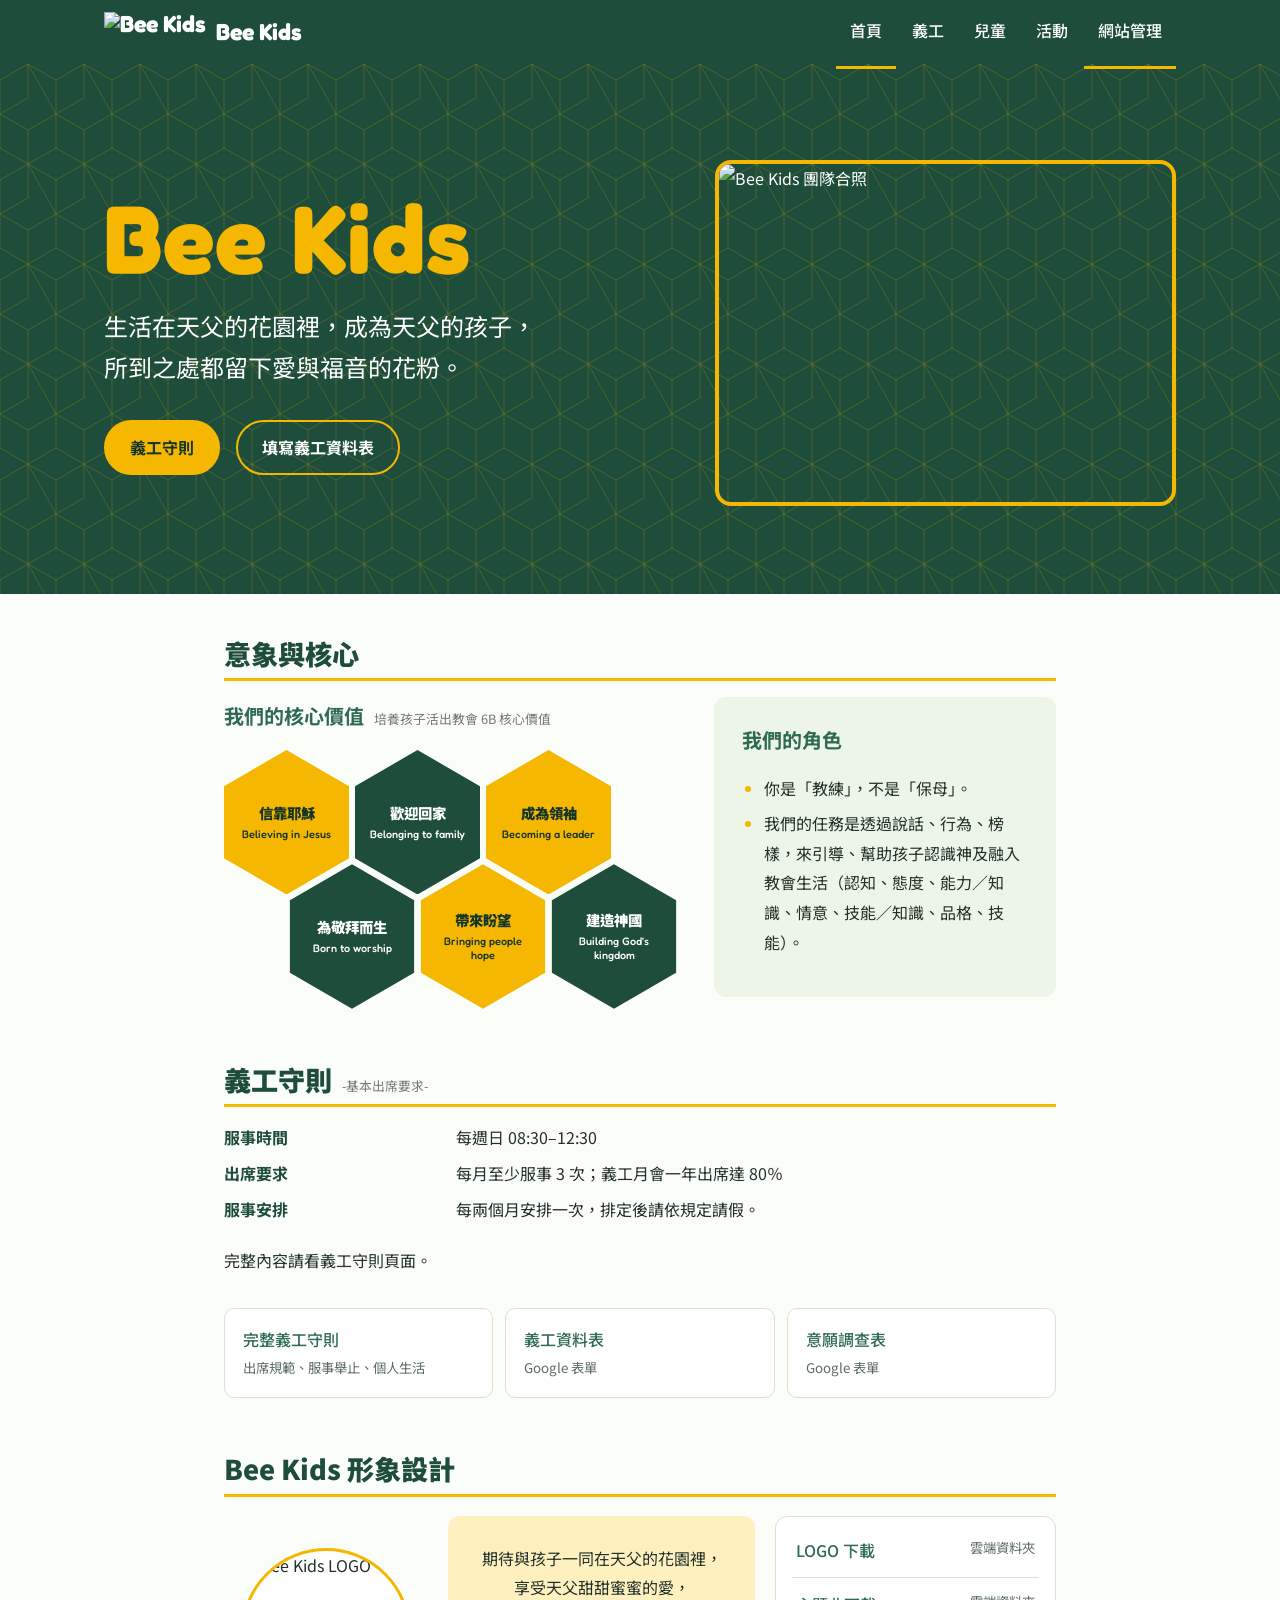
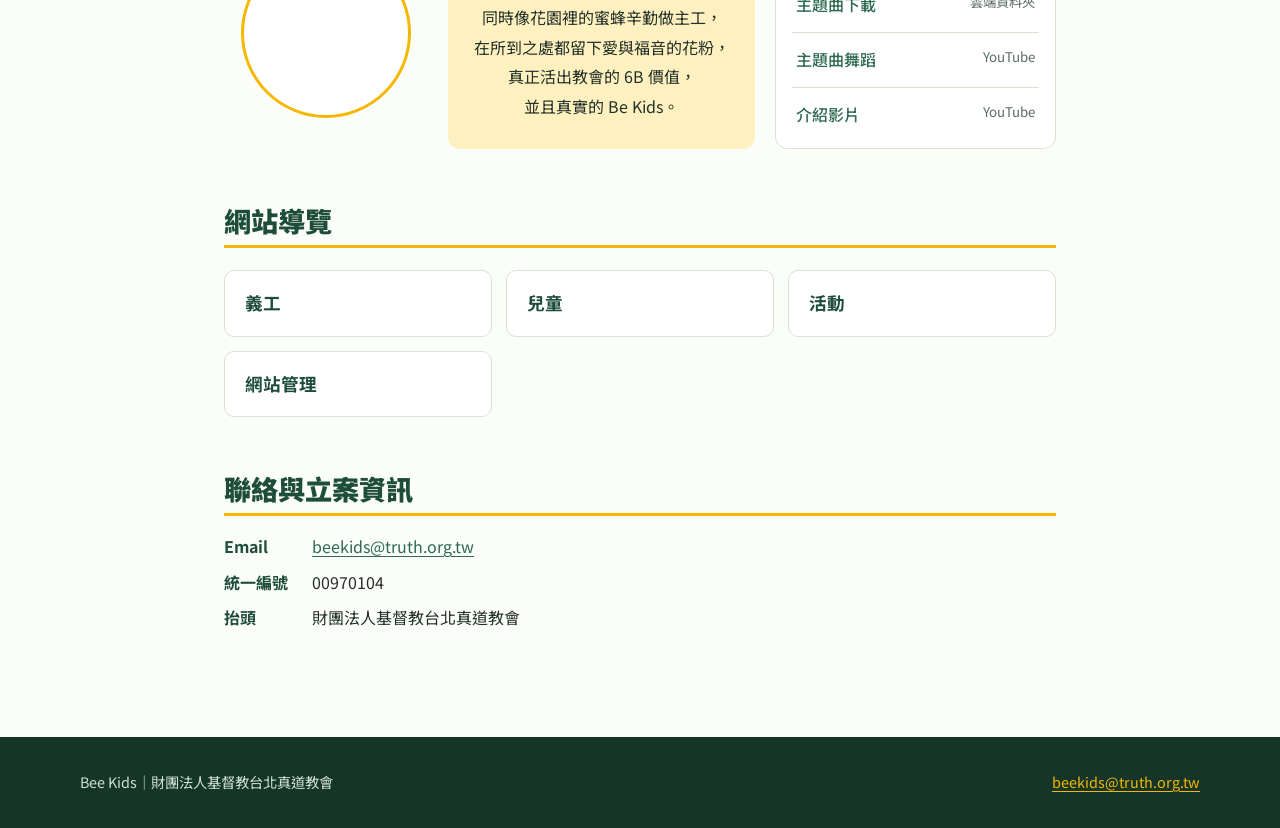
==== commit 982ce007: "Update index.html" ====
--- a/index.html
+++ b/index.html
@@ -17,7 +17,7 @@
       <p>生活在天父的花園裡，成為天父的孩子，<br>所到之處都留下愛與福音的花粉。</p>
       <div class="btns">
       <a class="btn solid" href="#rules">義工守則</a>
-      <a class="btn line" href="https://forms.gle/LdxYTcRcF8LQLSFeA" target="_blank" rel="noopener">填寫義工資料表</a>
+      <a class="btn line" data-link="義工資料表" target="_blank" rel="noopener">填寫義工資料表</a>
       </div>
     </div>
     <figure class="hero-photo">
@@ -63,8 +63,8 @@
   
    <ul class="links row">
   <li><a href="volunteers/rules.html">完整義工守則<small>出席規範、服事舉止、個人生活</small></a></li>
-  <a data-link="義工資料表" >義工資料表<small>Google 表單</small></a>
-  <li><a data-link="意願調查表" >意願調查表<small>Google 表單</small></a></li>
+  <li><a data-link="義工資料表" >義工資料表<small>Google 表單</small></a></li>
+  <li><a data-link="意願調查表" target="_blank" rel="noopener">意願調查表<small>Google 表單</small></a></li>
   </ul>
 
   <h2 id="brand">Bee Kids 形象設計</h2>
@@ -81,10 +81,10 @@
      真正活出教會的 6B 價值，<br>
      並且真實的 Be Kids。</p></div>
   <ul class="links">
-    <li><a href="https://drive.google.com/drive/folders/1w-JonZtwx1MKe5c0E2rf2fdmkNAPPvH8?usp=sharing" target="_blank" rel="noopener">LOGO 下載<small>雲端資料夾</small></a></li>
-    <li><a href="https://drive.google.com/drive/folders/1CCkASqF-SbwRKcyfKh4c7Wfuwu3HCuFq?usp=sharing" target="_blank" rel="noopener">主題曲下載<small>雲端資料夾</small></a></li>
-    <li><a href="https://youtu.be/uSZZP_K0kX8" target="_blank" rel="noopener">主題曲舞蹈<small>YouTube</small></a></li>
-    <li><a href="https://youtu.be/9BmwcE1uINo" target="_blank" rel="noopener">介紹影片<small>YouTube</small></a></li>
+    <li><a data-link="LOGO 下載" target="_blank" rel="noopener">LOGO 下載<small>雲端資料夾</small></a></li>
+    <li><a data-link="主題曲下載" target="_blank" rel="noopener">主題曲下載<small>雲端資料夾</small></a></li>
+    <li><a data-link="主題曲舞蹈" target="_blank" rel="noopener">主題曲舞蹈<small>YouTube</small></a></li>
+    <li><a data-link="介紹影片" target="_blank" rel="noopener">介紹影片<small>YouTube</small></a></li>
   </ul>
   </div>
 
